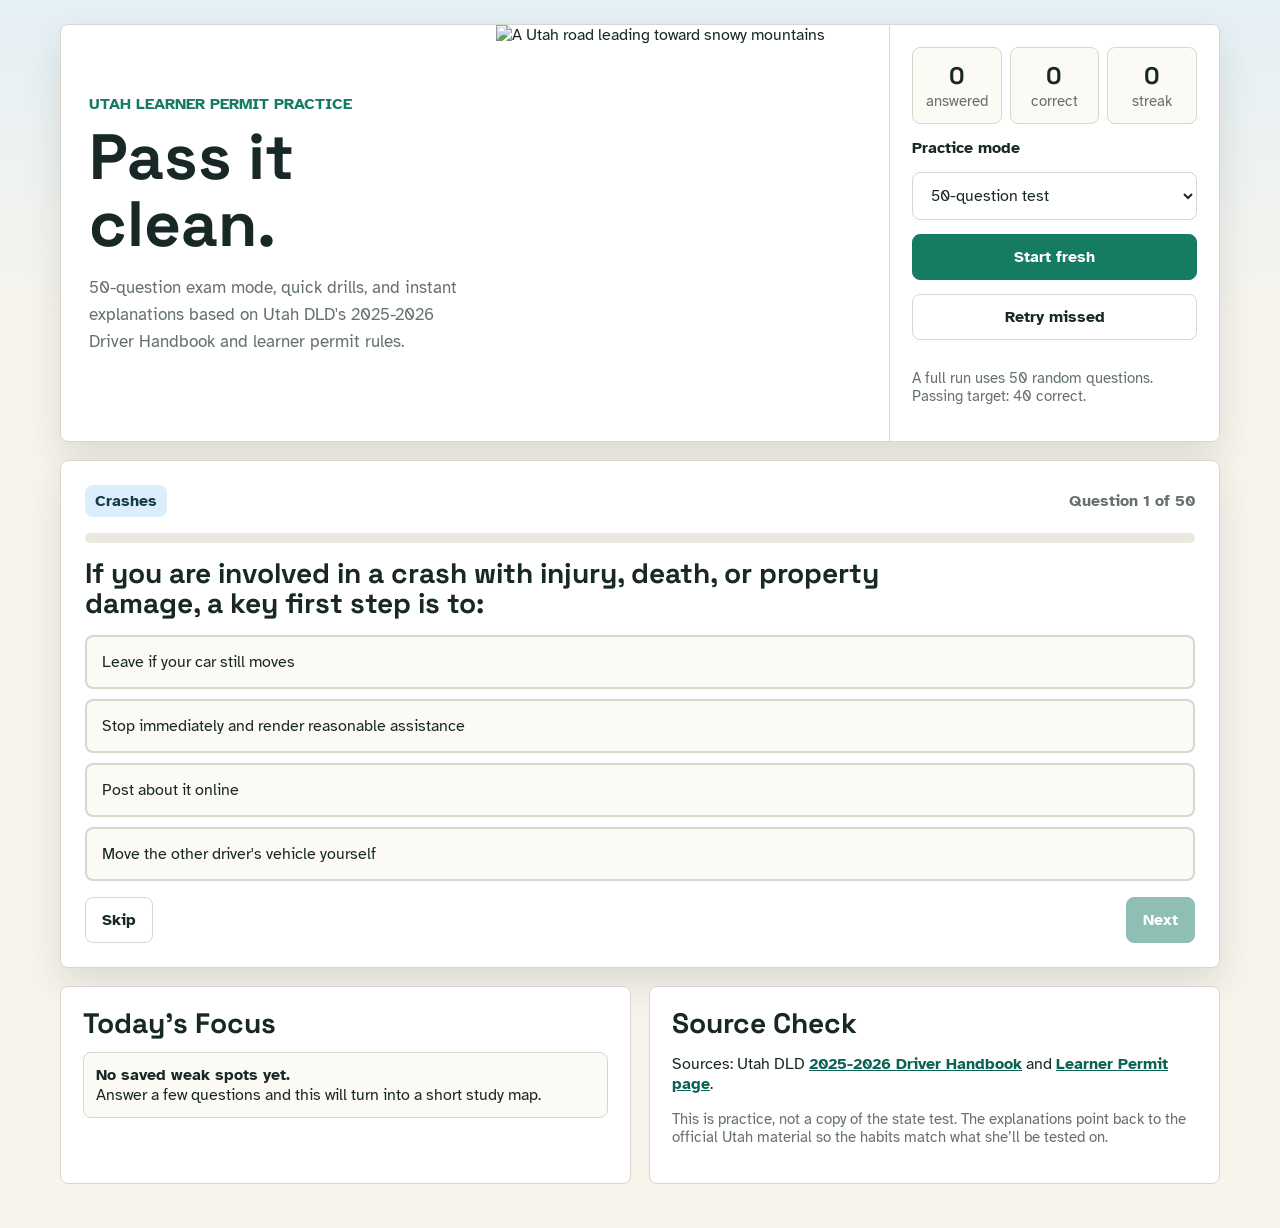
==== index.html @ a8d6ba03 "Build Utah permit practice quiz" ====
<!doctype html>
<html lang="en">
  <head>
    <meta charset="UTF-8" />
    <meta name="viewport" content="width=device-width, initial-scale=1.0" />
    <title>Utah Permit Practice</title>
    <link rel="preconnect" href="https://fonts.googleapis.com" />
    <link rel="preconnect" href="https://fonts.gstatic.com" crossorigin />
    <link
      href="https://fonts.googleapis.com/css2?family=Atkinson+Hyperlegible:wght@400;700&family=Space+Grotesk:wght@600;700&display=swap"
      rel="stylesheet"
    />
    <link rel="stylesheet" href="styles.css" />
  </head>
  <body>
    <main class="app-shell">
      <section class="quiz-stage" aria-labelledby="appTitle">
        <div class="intro-panel">
          <div>
            <p class="eyebrow">Utah learner permit practice</p>
            <h1 id="appTitle">Pass it clean.</h1>
            <p class="lede">
              50-question exam mode, quick drills, and instant explanations based on Utah DLD's
              2025-2026 Driver Handbook and learner permit rules.
            </p>
          </div>
          <img
            src="https://cdn.pixabay.com/photo/2021/02/20/08/51/utah-6032690_1280.jpg"
            alt="A Utah road leading toward snowy mountains"
          />
        </div>

        <aside class="score-panel" aria-label="Quiz setup and progress">
          <div class="stat-strip">
            <div>
              <span id="answeredCount">0</span>
              <small>answered</small>
            </div>
            <div>
              <span id="correctCount">0</span>
              <small>correct</small>
            </div>
            <div>
              <span id="streakCount">0</span>
              <small>streak</small>
            </div>
          </div>
          <label for="modeSelect">Practice mode</label>
          <select id="modeSelect">
            <option value="exam">50-question test</option>
            <option value="quick">Quick 10</option>
            <option value="weak">Trouble spots</option>
          </select>
          <button class="primary-btn" id="startBtn" type="button">Start fresh</button>
          <button class="ghost-btn" id="missedBtn" type="button">Retry missed</button>
          <p id="modeNote" class="fine-print"></p>
        </aside>
      </section>

      <section class="quiz-card" aria-live="polite">
        <div class="quiz-topline">
          <span id="categoryPill" class="pill">Ready</span>
          <span id="questionProgress">Choose a mode to begin.</span>
        </div>
        <div class="progress-track" aria-hidden="true">
          <div id="progressBar"></div>
        </div>
        <h2 id="questionText">Let’s get the one question back.</h2>
        <div id="answers" class="answer-grid"></div>
        <div id="feedback" class="feedback hidden"></div>
        <div class="quiz-actions">
          <button class="ghost-btn" id="skipBtn" type="button">Skip</button>
          <button class="primary-btn" id="nextBtn" type="button" disabled>Next</button>
        </div>
      </section>

      <section class="review-grid">
        <article>
          <h2>Today’s Focus</h2>
          <div id="focusList" class="focus-list"></div>
        </article>
        <article>
          <h2>Source Check</h2>
          <p>
            Sources: Utah DLD
            <a href="https://dld.utah.gov/wp-content/uploads/Driver-Handbook-REV-3.2026.pdf" target="_blank" rel="noreferrer"
              >2025-2026 Driver Handbook</a
            >
            and
            <a href="https://dld.utah.gov/learner-permit/" target="_blank" rel="noreferrer">Learner Permit page</a>.
          </p>
          <p class="fine-print">
            This is practice, not a copy of the state test. The explanations point back to the official
            Utah material so the habits match what she’ll be tested on.
          </p>
        </article>
      </section>
    </main>

    <script src="app.js" defer></script>
  </body>
</html>
---- styles.css ----
:root {
  --bg: #f7f4ec;
  --surface: #ffffff;
  --ink: #182826;
  --muted: #65716f;
  --line: #d8d7cd;
  --green: #167b63;
  --green-soft: #dff1eb;
  --red: #b63f35;
  --red-soft: #f7dfdc;
  --gold: #c8921e;
  --sky: #dbeefa;
  --shadow: 0 16px 36px rgba(26, 40, 38, 0.12);
}

* {
  box-sizing: border-box;
}

html,
body {
  margin: 0;
  min-height: 100%;
}

body {
  font-family: "Atkinson Hyperlegible", system-ui, sans-serif;
  background:
    linear-gradient(180deg, rgba(219, 238, 250, 0.65), transparent 320px),
    var(--bg);
  color: var(--ink);
}

button,
select {
  font: inherit;
}

button {
  min-height: 44px;
}

a {
  color: #0b6354;
  font-weight: 700;
}

.app-shell {
  width: min(1160px, calc(100% - 28px));
  margin: 24px auto 44px;
  display: grid;
  gap: 18px;
}

.quiz-stage,
.quiz-card,
.review-grid > article,
.score-panel {
  background: var(--surface);
  border: 1px solid var(--line);
  border-radius: 8px;
  box-shadow: var(--shadow);
}

.quiz-stage {
  display: grid;
  grid-template-columns: minmax(0, 1fr) 330px;
  overflow: hidden;
}

.intro-panel {
  min-height: 300px;
  display: grid;
  grid-template-columns: minmax(0, 1.05fr) minmax(230px, 0.95fr);
  align-items: stretch;
}

.intro-panel > div {
  padding: 28px;
  display: flex;
  flex-direction: column;
  justify-content: center;
}

.intro-panel img {
  width: 100%;
  height: 100%;
  min-height: 300px;
  object-fit: cover;
}

.eyebrow {
  margin: 0 0 10px;
  color: var(--green);
  font-weight: 700;
  text-transform: uppercase;
  letter-spacing: 0;
}

h1,
h2 {
  font-family: "Space Grotesk", system-ui, sans-serif;
  margin: 0;
  line-height: 1.05;
}

h1 {
  font-size: clamp(2.5rem, 5vw, 4.7rem);
}

h2 {
  font-size: clamp(1.35rem, 2.2vw, 2rem);
}

.lede {
  max-width: 58ch;
  color: var(--muted);
  font-size: 1.08rem;
  line-height: 1.55;
}

.score-panel {
  border-width: 0 0 0 1px;
  border-radius: 0;
  box-shadow: none;
  padding: 22px;
  display: grid;
  align-content: center;
  gap: 14px;
}

.stat-strip {
  display: grid;
  grid-template-columns: repeat(3, 1fr);
  gap: 8px;
}

.stat-strip div {
  border: 1px solid var(--line);
  border-radius: 8px;
  padding: 12px 8px;
  text-align: center;
  background: #fbfaf5;
}

.stat-strip span {
  display: block;
  font-family: "Space Grotesk", system-ui, sans-serif;
  font-size: 1.5rem;
  font-weight: 700;
}

.stat-strip small,
.fine-print {
  color: var(--muted);
  font-size: 0.92rem;
}

label {
  font-weight: 700;
}

select,
.primary-btn,
.ghost-btn {
  border-radius: 8px;
  border: 1px solid var(--line);
}

select {
  width: 100%;
  padding: 12px 14px;
  background: #fff;
  color: var(--ink);
}

.primary-btn,
.ghost-btn {
  padding: 12px 16px;
  font-weight: 700;
  cursor: pointer;
}

.primary-btn {
  color: #fff;
  background: var(--green);
  border-color: var(--green);
}

.ghost-btn {
  color: var(--ink);
  background: #fff;
}

.primary-btn:disabled,
.ghost-btn:disabled {
  opacity: 0.48;
  cursor: not-allowed;
}

.quiz-card {
  padding: 24px;
  display: grid;
  gap: 16px;
}

.quiz-topline,
.quiz-actions {
  display: flex;
  align-items: center;
  justify-content: space-between;
  gap: 12px;
  flex-wrap: wrap;
}

.pill {
  display: inline-flex;
  align-items: center;
  min-height: 32px;
  padding: 6px 10px;
  border-radius: 8px;
  background: var(--sky);
  color: #173b47;
  font-weight: 700;
}

#questionProgress {
  color: var(--muted);
  font-weight: 700;
}

.progress-track {
  height: 10px;
  background: #ebe9df;
  border-radius: 999px;
  overflow: hidden;
}

#progressBar {
  width: 0%;
  height: 100%;
  background: linear-gradient(90deg, var(--green), var(--gold));
  transition: width 0.2s ease;
}

#questionText {
  max-width: 900px;
}

.answer-grid {
  display: grid;
  gap: 10px;
}

.answer-btn {
  width: 100%;
  text-align: left;
  color: var(--ink);
  background: #fbfaf5;
  border: 2px solid var(--line);
  border-radius: 8px;
  padding: 15px;
  cursor: pointer;
}

.answer-btn:hover:not(:disabled),
.answer-btn:focus-visible {
  border-color: var(--gold);
  outline: none;
}

.answer-btn.correct {
  background: var(--green-soft);
  border-color: var(--green);
}

.answer-btn.wrong {
  background: var(--red-soft);
  border-color: var(--red);
}

.feedback {
  border-radius: 8px;
  padding: 16px;
  border: 1px solid var(--line);
  background: #fbfaf5;
  line-height: 1.5;
}

.feedback strong {
  display: block;
  margin-bottom: 6px;
}

.feedback.good {
  border-color: #99cdbb;
  background: var(--green-soft);
}

.feedback.bad {
  border-color: #e1a49f;
  background: var(--red-soft);
}

.hidden {
  display: none;
}

.review-grid {
  display: grid;
  grid-template-columns: minmax(0, 1fr) minmax(0, 1fr);
  gap: 18px;
}

.review-grid > article {
  padding: 22px;
  box-shadow: none;
}

.focus-list {
  margin-top: 14px;
  display: grid;
  gap: 10px;
}

.focus-item {
  border: 1px solid var(--line);
  border-radius: 8px;
  padding: 12px;
  background: #fbfaf5;
}

.focus-item strong {
  display: block;
}

@media (max-width: 860px) {
  .quiz-stage,
  .intro-panel,
  .review-grid {
    grid-template-columns: 1fr;
  }

  .intro-panel img {
    min-height: 190px;
    max-height: 240px;
  }

  .score-panel {
    border-top: 1px solid var(--line);
    border-left: 0;
  }
}

@media (max-width: 520px) {
  .app-shell {
    width: min(100% - 18px, 1160px);
    margin-top: 10px;
  }

  .intro-panel > div,
  .quiz-card,
  .score-panel,
  .review-grid > article {
    padding: 16px;
  }

  .quiz-actions > button {
    flex: 1;
  }
}
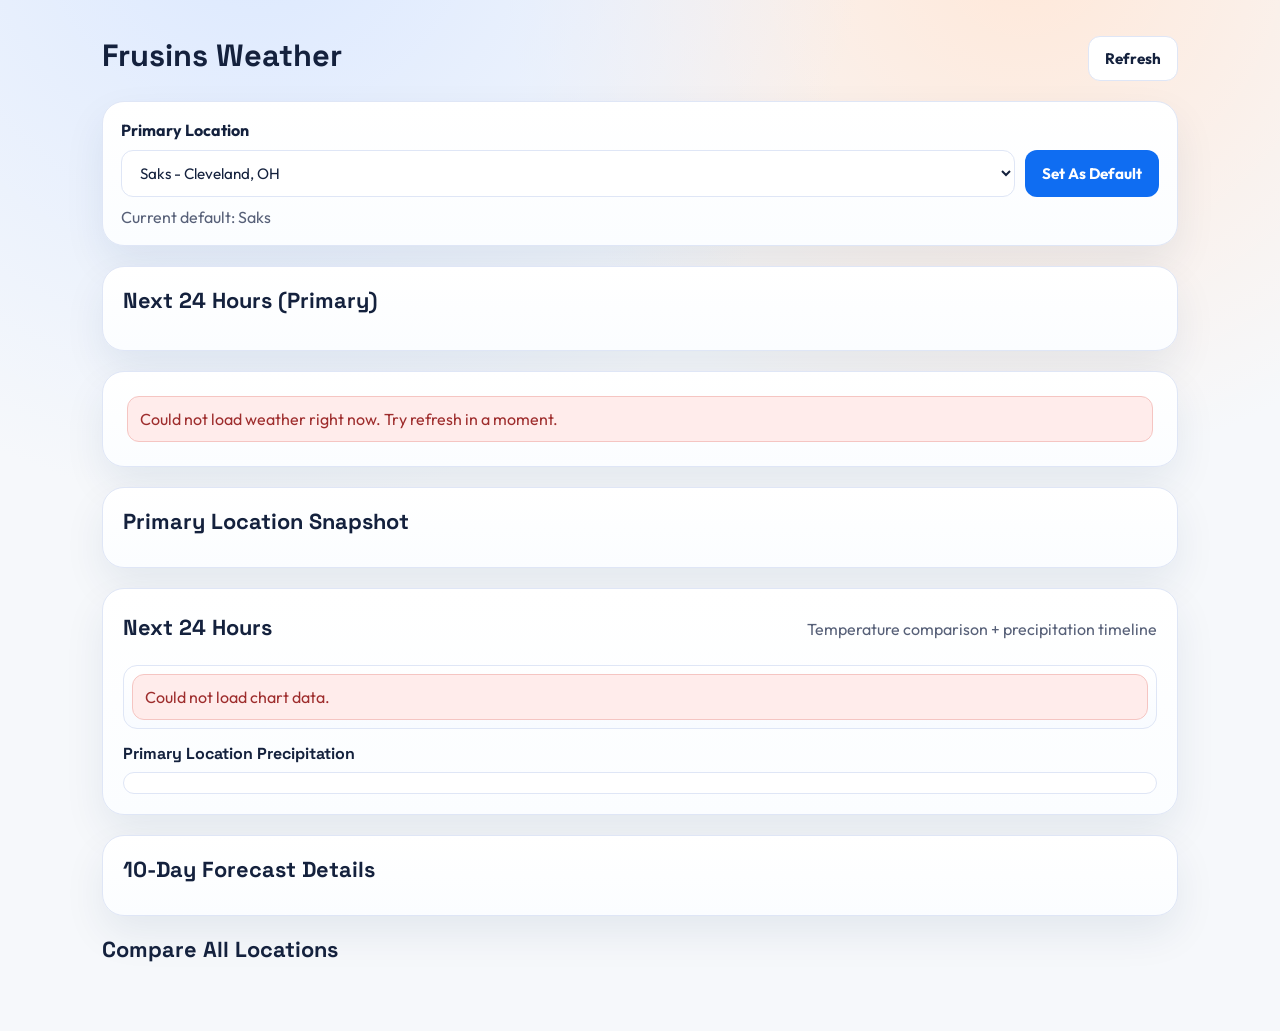
==== commit 28407cc4: "Revert "Build Utah permit practice quiz" This reverts commit a8d6ba03ab8391ef760b55fa58e40bfd300db1c" ====
--- a/index.html
+++ b/index.html
@@ -3,99 +3,102 @@
   <head>
     <meta charset="UTF-8" />
     <meta name="viewport" content="width=device-width, initial-scale=1.0" />
-    <title>Utah Permit Practice</title>
+    <title>Frusins Weather</title>
     <link rel="preconnect" href="https://fonts.googleapis.com" />
     <link rel="preconnect" href="https://fonts.gstatic.com" crossorigin />
     <link
-      href="https://fonts.googleapis.com/css2?family=Atkinson+Hyperlegible:wght@400;700&family=Space+Grotesk:wght@600;700&display=swap"
+      href="https://fonts.googleapis.com/css2?family=Outfit:wght@400;500;600;700;800&family=Space+Grotesk:wght@500;700&display=swap"
       rel="stylesheet"
     />
     <link rel="stylesheet" href="styles.css" />
   </head>
   <body>
+    <div class="background-shape shape-a" aria-hidden="true"></div>
+    <div class="background-shape shape-b" aria-hidden="true"></div>
+
     <main class="app-shell">
-      <section class="quiz-stage" aria-labelledby="appTitle">
-        <div class="intro-panel">
-          <div>
-            <p class="eyebrow">Utah learner permit practice</p>
-            <h1 id="appTitle">Pass it clean.</h1>
-            <p class="lede">
-              50-question exam mode, quick drills, and instant explanations based on Utah DLD's
-              2025-2026 Driver Handbook and learner permit rules.
-            </p>
-          </div>
-          <img
-            src="https://cdn.pixabay.com/photo/2021/02/20/08/51/utah-6032690_1280.jpg"
-            alt="A Utah road leading toward snowy mountains"
-          />
+      <header class="top-bar">
+        <div>
+          <h1>Frusins Weather</h1>
         </div>
+        <button id="refreshBtn" class="ghost-btn" type="button">Refresh</button>
+      </header>
 
-        <aside class="score-panel" aria-label="Quiz setup and progress">
-          <div class="stat-strip">
-            <div>
-              <span id="answeredCount">0</span>
-              <small>answered</small>
-            </div>
-            <div>
-              <span id="correctCount">0</span>
-              <small>correct</small>
-            </div>
-            <div>
-              <span id="streakCount">0</span>
-              <small>streak</small>
-            </div>
-          </div>
-          <label for="modeSelect">Practice mode</label>
-          <select id="modeSelect">
-            <option value="exam">50-question test</option>
-            <option value="quick">Quick 10</option>
-            <option value="weak">Trouble spots</option>
-          </select>
-          <button class="primary-btn" id="startBtn" type="button">Start fresh</button>
-          <button class="ghost-btn" id="missedBtn" type="button">Retry missed</button>
-          <p id="modeNote" class="fine-print"></p>
-        </aside>
+      <section class="controls card">
+        <label for="locationSelect">Primary Location</label>
+        <div class="controls-row">
+          <select id="locationSelect"></select>
+          <button id="saveDefaultBtn" class="primary-btn" type="button">Set As Default</button>
+        </div>
+        <p id="defaultNote" class="muted"></p>
       </section>
 
-      <section class="quiz-card" aria-live="polite">
-        <div class="quiz-topline">
-          <span id="categoryPill" class="pill">Ready</span>
-          <span id="questionProgress">Choose a mode to begin.</span>
+      <section class="card details">
+        <div class="section-title-row">
+          <h2>Next 24 Hours (Primary)</h2>
         </div>
-        <div class="progress-track" aria-hidden="true">
-          <div id="progressBar"></div>
+        <div id="hourlyDetails" class="hourly-details"></div>
+      </section>
+
+      <section class="hero card" id="heroPanel" aria-live="polite"></section>
+
+      <section class="card details">
+        <div class="section-title-row">
+          <h2>Primary Location Snapshot</h2>
         </div>
-        <h2 id="questionText">Let’s get the one question back.</h2>
-        <div id="answers" class="answer-grid"></div>
-        <div id="feedback" class="feedback hidden"></div>
-        <div class="quiz-actions">
-          <button class="ghost-btn" id="skipBtn" type="button">Skip</button>
-          <button class="primary-btn" id="nextBtn" type="button" disabled>Next</button>
+        <div id="currentStats" class="stats-grid"></div>
+      </section>
+
+      <section class="card charts">
+        <div class="section-title-row">
+          <h2>Next 24 Hours</h2>
+          <p class="muted">Temperature comparison + precipitation timeline</p>
+        </div>
+        <div id="chartLegend" class="chart-legend"></div>
+        <div id="hourlyChart" class="hourly-chart"></div>
+        <div class="timeline-wrap">
+          <h3>Primary Location Precipitation</h3>
+          <div id="precipTimeline" class="precip-timeline"></div>
         </div>
       </section>
 
-      <section class="review-grid">
-        <article>
-          <h2>Today’s Focus</h2>
-          <div id="focusList" class="focus-list"></div>
-        </article>
-        <article>
-          <h2>Source Check</h2>
-          <p>
-            Sources: Utah DLD
-            <a href="https://dld.utah.gov/wp-content/uploads/Driver-Handbook-REV-3.2026.pdf" target="_blank" rel="noreferrer"
-              >2025-2026 Driver Handbook</a
-            >
-            and
-            <a href="https://dld.utah.gov/learner-permit/" target="_blank" rel="noreferrer">Learner Permit page</a>.
-          </p>
-          <p class="fine-print">
-            This is practice, not a copy of the state test. The explanations point back to the official
-            Utah material so the habits match what she’ll be tested on.
-          </p>
-        </article>
+      <section class="card details">
+        <div class="section-title-row">
+          <h2>10-Day Forecast Details</h2>
+        </div>
+        <div id="dailyDetails" class="daily-details"></div>
+      </section>
+
+      <section>
+        <div class="section-title-row">
+          <h2>Compare All Locations</h2>
+          <p class="muted" id="updatedAt"></p>
+        </div>
+        <div id="comparisonGrid" class="comparison-grid"></div>
       </section>
     </main>
+
+    <template id="compareCardTemplate">
+      <article class="compare-card">
+        <div class="compare-top">
+          <h3 class="compare-name"></h3>
+          <span class="code-pill"></span>
+        </div>
+        <p class="compare-address"></p>
+        <div class="temp-row">
+          <span class="weather-icon"></span>
+          <span class="temp-main"></span>
+          <span class="temp-delta"></span>
+        </div>
+        <div class="meta-grid">
+          <div><span>Feels like</span><strong class="feels"></strong></div>
+          <div><span>Humidity</span><strong class="humidity"></strong></div>
+          <div><span>Wind</span><strong class="wind"></strong></div>
+          <div><span>Precip chance</span><strong class="precip"></strong></div>
+        </div>
+        <button class="make-primary-btn" type="button">Set Primary</button>
+      </article>
+    </template>
 
     <script src="app.js" defer></script>
   </body>
--- a/styles.css
+++ b/styles.css
@@ -1,16 +1,14 @@
 :root {
-  --bg: #f7f4ec;
+  --bg: #f6f8fb;
   --surface: #ffffff;
-  --ink: #182826;
-  --muted: #65716f;
-  --line: #d8d7cd;
-  --green: #167b63;
-  --green-soft: #dff1eb;
-  --red: #b63f35;
-  --red-soft: #f7dfdc;
-  --gold: #c8921e;
-  --sky: #dbeefa;
-  --shadow: 0 16px 36px rgba(26, 40, 38, 0.12);
+  --surface-soft: #f2f6ff;
+  --text: #14213d;
+  --muted: #576078;
+  --primary: #0f6df2;
+  --primary-soft: #dbe9ff;
+  --success: #1e9d73;
+  --border: #dfe6f6;
+  --shadow: 0 18px 40px rgba(16, 46, 95, 0.08);
 }
 
 * {
@@ -20,352 +18,686 @@
 html,
 body {
   margin: 0;
-  min-height: 100%;
-}
-
-body {
-  font-family: "Atkinson Hyperlegible", system-ui, sans-serif;
-  background:
-    linear-gradient(180deg, rgba(219, 238, 250, 0.65), transparent 320px),
-    var(--bg);
-  color: var(--ink);
-}
-
-button,
+  font-family: "Outfit", system-ui, sans-serif;
+  color: var(--text);
+  background: radial-gradient(circle at 20% -10%, #dbe8ff, transparent 40%),
+    radial-gradient(circle at 80% -5%, #ffe8d9, transparent 35%), var(--bg);
+  min-height: 100vh;
+  max-width: 100%;
+  overflow-x: hidden;
+}
+
+html,
+body,
+.app-shell {
+  width: 100%;
+}
+
+.background-shape {
+  position: fixed;
+  border-radius: 50%;
+  filter: blur(2px);
+  z-index: -1;
+}
+
+.shape-a {
+  width: 420px;
+  height: 420px;
+  right: -120px;
+  bottom: -140px;
+  background: linear-gradient(120deg, #ffe4c7, #ffd3e0);
+  opacity: 0.45;
+}
+
+.shape-b {
+  width: 280px;
+  height: 280px;
+  left: -90px;
+  top: 45%;
+  background: linear-gradient(120deg, #d5e2ff, #cef8f8);
+  opacity: 0.4;
+}
+
+.app-shell {
+  width: min(100%, 1100px);
+  margin: 36px auto 56px;
+  padding: 0 12px;
+  display: grid;
+  gap: 20px;
+}
+
+.app-shell > * {
+  min-width: 0;
+  max-width: 100%;
+}
+
+h1,
+h2,
+h3 {
+  font-family: "Space Grotesk", "Outfit", sans-serif;
+  margin: 0;
+}
+
+h1 {
+  font-size: clamp(1.9rem, 2.4vw, 2.7rem);
+}
+
+h2 {
+  font-size: clamp(1.3rem, 1.7vw, 1.6rem);
+}
+
+.eyebrow {
+  margin: 0 0 8px;
+  font-size: 0.8rem;
+  text-transform: uppercase;
+  letter-spacing: 0.08em;
+  color: var(--primary);
+  font-weight: 700;
+}
+
+.top-bar {
+  display: flex;
+  justify-content: space-between;
+  gap: 16px;
+  align-items: flex-start;
+}
+
+.card {
+  background: linear-gradient(180deg, #fff, #fbfdff);
+  border: 1px solid var(--border);
+  border-radius: 22px;
+  box-shadow: var(--shadow);
+  min-width: 0;
+  width: 100%;
+}
+
+.controls {
+  padding: 18px;
+}
+
+.controls label {
+  font-weight: 700;
+}
+
+.controls-row {
+  margin-top: 10px;
+  display: flex;
+  gap: 10px;
+  flex-wrap: wrap;
+  min-width: 0;
+}
+
+select,
+button {
+  font-family: inherit;
+  font-size: 0.95rem;
+}
+
 select {
-  font: inherit;
-}
-
-button {
-  min-height: 44px;
-}
-
-a {
-  color: #0b6354;
-  font-weight: 700;
-}
-
-.app-shell {
-  width: min(1160px, calc(100% - 28px));
-  margin: 24px auto 44px;
-  display: grid;
-  gap: 18px;
-}
-
-.quiz-stage,
-.quiz-card,
-.review-grid > article,
-.score-panel {
-  background: var(--surface);
-  border: 1px solid var(--line);
-  border-radius: 8px;
-  box-shadow: var(--shadow);
-}
-
-.quiz-stage {
-  display: grid;
-  grid-template-columns: minmax(0, 1fr) 330px;
-  overflow: hidden;
-}
-
-.intro-panel {
-  min-height: 300px;
-  display: grid;
-  grid-template-columns: minmax(0, 1.05fr) minmax(230px, 0.95fr);
-  align-items: stretch;
-}
-
-.intro-panel > div {
-  padding: 28px;
-  display: flex;
-  flex-direction: column;
-  justify-content: center;
-}
-
-.intro-panel img {
+  min-width: 0;
   width: 100%;
-  height: 100%;
-  min-height: 300px;
-  object-fit: cover;
-}
-
-.eyebrow {
-  margin: 0 0 10px;
-  color: var(--green);
-  font-weight: 700;
-  text-transform: uppercase;
-  letter-spacing: 0;
-}
-
-h1,
-h2 {
-  font-family: "Space Grotesk", system-ui, sans-serif;
-  margin: 0;
-  line-height: 1.05;
-}
-
-h1 {
-  font-size: clamp(2.5rem, 5vw, 4.7rem);
-}
-
-h2 {
-  font-size: clamp(1.35rem, 2.2vw, 2rem);
-}
-
-.lede {
-  max-width: 58ch;
-  color: var(--muted);
-  font-size: 1.08rem;
-  line-height: 1.55;
-}
-
-.score-panel {
-  border-width: 0 0 0 1px;
-  border-radius: 0;
-  box-shadow: none;
-  padding: 22px;
-  display: grid;
-  align-content: center;
-  gap: 14px;
-}
-
-.stat-strip {
-  display: grid;
-  grid-template-columns: repeat(3, 1fr);
-  gap: 8px;
-}
-
-.stat-strip div {
-  border: 1px solid var(--line);
-  border-radius: 8px;
-  padding: 12px 8px;
-  text-align: center;
-  background: #fbfaf5;
-}
-
-.stat-strip span {
-  display: block;
-  font-family: "Space Grotesk", system-ui, sans-serif;
-  font-size: 1.5rem;
-  font-weight: 700;
-}
-
-.stat-strip small,
-.fine-print {
-  color: var(--muted);
-  font-size: 0.92rem;
-}
-
-label {
-  font-weight: 700;
-}
-
-select,
+  flex: 1;
+  border: 1px solid var(--border);
+  border-radius: 12px;
+  background: #fff;
+  color: var(--text);
+  padding: 12px 14px;
+}
+
+.controls-row > * {
+  min-width: 0;
+}
+
 .primary-btn,
 .ghost-btn {
-  border-radius: 8px;
-  border: 1px solid var(--line);
-}
-
-select {
+  border-radius: 12px;
+  padding: 12px 16px;
+  font-weight: 700;
+  border: 1px solid transparent;
+  cursor: pointer;
+  transition: transform 0.15s ease, box-shadow 0.15s ease;
+}
+
+.primary-btn {
+  background: var(--primary);
+  color: #fff;
+}
+
+.primary-btn:hover,
+.ghost-btn:hover {
+  transform: translateY(-1px);
+}
+
+.ghost-btn {
+  border-color: var(--border);
+  background: var(--surface);
+  color: var(--text);
+}
+
+.muted {
+  color: var(--muted);
+  margin: 10px 0 0;
+}
+
+.hero {
+  padding: 24px;
+}
+
+.hero-top {
+  display: flex;
+  justify-content: space-between;
+  gap: 18px;
+  flex-wrap: wrap;
+  align-items: flex-start;
+}
+
+.hero-address {
+  margin: 8px 0 0;
+  color: var(--muted);
+  overflow-wrap: anywhere;
+}
+
+.hero-weather {
+  display: flex;
+  align-items: center;
+  gap: 10px;
+}
+
+.hero-temp {
+  font-family: "Space Grotesk", "Outfit", sans-serif;
+  font-size: clamp(2.4rem, 5vw, 3.6rem);
+  font-weight: 700;
+  line-height: 1;
+}
+
+.hero-code {
+  color: var(--muted);
+  font-weight: 600;
+}
+
+.weather-icon {
+  font-size: 1.8rem;
+}
+
+.hero-forecast {
+  margin-top: 20px;
+  display: grid;
+  grid-template-columns: repeat(auto-fit, minmax(92px, 1fr));
+  gap: 10px;
+  min-width: 0;
+  max-width: 100%;
+}
+
+.forecast-day {
+  border: 1px solid var(--border);
+  border-radius: 14px;
+  padding: 10px;
+  background: var(--surface-soft);
+  text-align: center;
+  transition: transform 0.18s ease, box-shadow 0.18s ease;
+}
+
+.forecast-day:hover {
+  transform: translateY(-2px);
+  box-shadow: 0 8px 16px rgba(16, 46, 95, 0.08);
+}
+
+.forecast-day strong {
+  display: block;
+  margin-top: 6px;
+}
+
+.details {
+  padding: 20px;
+}
+
+.stats-grid {
+  display: grid;
+  gap: 10px;
+  grid-template-columns: repeat(auto-fit, minmax(150px, 1fr));
+}
+
+.stat-card {
+  border: 1px solid var(--border);
+  background: #fff;
+  border-radius: 12px;
+  padding: 10px;
+  transition: transform 0.18s ease, box-shadow 0.18s ease;
+}
+
+.stat-card:hover {
+  transform: translateY(-1px);
+  box-shadow: 0 8px 16px rgba(16, 46, 95, 0.08);
+}
+
+.stat-card span {
+  display: block;
+  font-size: 0.78rem;
+  color: var(--muted);
+}
+
+.stat-card strong {
+  display: block;
+  margin-top: 4px;
+  font-size: 1rem;
+}
+
+.charts {
+  padding: 20px;
+}
+
+.charts h3 {
+  font-size: 1rem;
+}
+
+.chart-legend {
+  display: flex;
+  gap: 8px;
+  flex-wrap: wrap;
+  margin-bottom: 12px;
+}
+
+.legend-pill {
+  display: inline-flex;
+  align-items: center;
+  gap: 8px;
+  border: 1px solid var(--border);
+  border-radius: 999px;
+  padding: 5px 10px;
+  background: #fff;
+  font-size: 0.85rem;
+  color: var(--muted);
+}
+
+.legend-dot {
+  width: 10px;
+  height: 10px;
+  border-radius: 50%;
+}
+
+.hourly-chart {
+  border: 1px solid var(--border);
+  background: linear-gradient(180deg, #fff, #f8fbff);
+  border-radius: 14px;
+  padding: 8px;
+  min-width: 0;
+  max-width: 100%;
+  overflow: hidden;
+}
+
+.hourly-chart svg {
   width: 100%;
-  padding: 12px 14px;
+  max-width: 100%;
+  height: auto;
+  display: block;
+}
+
+.timeline-wrap {
+  margin-top: 14px;
+}
+
+.precip-timeline {
+  margin-top: 8px;
+  border: 1px solid var(--border);
+  border-radius: 14px;
+  padding: 10px;
   background: #fff;
-  color: var(--ink);
-}
-
-.primary-btn,
-.ghost-btn {
-  padding: 12px 16px;
-  font-weight: 700;
-  cursor: pointer;
-}
-
-.primary-btn {
-  color: #fff;
-  background: var(--green);
-  border-color: var(--green);
-}
-
-.ghost-btn {
-  color: var(--ink);
+  min-width: 0;
+  max-width: 100%;
+  overflow: hidden;
+}
+
+.precip-bars {
+  display: grid;
+  grid-template-columns: repeat(24, minmax(0, 1fr));
+  gap: 4px;
+  align-items: end;
+  height: 120px;
+}
+
+.precip-hour {
+  display: grid;
+  justify-items: center;
+  align-content: end;
+  gap: 6px;
+}
+
+.precip-hour .bar {
+  width: 100%;
+  border-radius: 6px 6px 3px 3px;
+  min-height: 4px;
+  background: linear-gradient(180deg, #7fb3ff, #0f6df2);
+}
+
+.hour-label {
+  font-size: 0.66rem;
+  color: var(--muted);
+  line-height: 1;
+}
+
+.timeline-meta {
+  margin-top: 8px;
+  color: var(--muted);
+  font-size: 0.85rem;
+}
+
+.daily-details {
+  overflow: hidden;
+  min-width: 0;
+  max-width: 100%;
+}
+
+.daily-cards {
+  display: grid;
+  grid-template-columns: repeat(auto-fit, minmax(min(100%, 220px), 1fr));
+  gap: 10px;
+}
+
+.daily-day-card {
+  border: 1px solid var(--border);
+  border-radius: 12px;
   background: #fff;
-}
-
-.primary-btn:disabled,
-.ghost-btn:disabled {
-  opacity: 0.48;
-  cursor: not-allowed;
-}
-
-.quiz-card {
-  padding: 24px;
-  display: grid;
-  gap: 16px;
-}
-
-.quiz-topline,
-.quiz-actions {
+  padding: 10px;
+  transition: transform 0.18s ease, box-shadow 0.18s ease;
+}
+
+.daily-day-card:hover {
+  transform: translateY(-2px);
+  box-shadow: 0 10px 18px rgba(16, 46, 95, 0.08);
+}
+
+.daily-day-card h4 {
+  margin: 0;
+  font-size: 0.95rem;
+}
+
+.daily-day-card p {
+  margin: 4px 0;
+  font-size: 0.79rem;
+  color: var(--muted);
+  overflow-wrap: anywhere;
+}
+
+.daily-day-card strong {
+  color: var(--text);
+}
+
+.daily-day-head {
   display: flex;
   align-items: center;
   justify-content: space-between;
-  gap: 12px;
+  gap: 8px;
+}
+
+.hourly-details {
+  display: flex;
+  gap: 10px;
+  width: 100%;
+  min-width: 0;
+  max-width: 100%;
+  overflow-x: auto;
+  overflow-y: hidden;
+  overscroll-behavior-x: contain;
+  padding-bottom: 4px;
+}
+
+.hourly-card {
+  flex: 0 0 170px;
+  max-width: calc(100vw - 56px);
+  border: 1px solid var(--border);
+  border-radius: 12px;
+  background: #fff;
+  padding: 10px;
+  transition: transform 0.18s ease, box-shadow 0.18s ease;
+}
+
+.hourly-card:hover {
+  transform: translateY(-2px);
+  box-shadow: 0 10px 18px rgba(16, 46, 95, 0.08);
+}
+
+.hourly-card h4 {
+  margin: 0 0 8px;
+  font-size: 0.9rem;
+}
+
+.hourly-card p {
+  margin: 4px 0;
+  font-size: 0.78rem;
+  color: var(--muted);
+}
+
+.hourly-card strong {
+  color: var(--text);
+}
+
+.hourly-icon-row {
+  display: flex;
+  align-items: center;
+  gap: 8px;
+  margin-bottom: 6px;
+  font-size: 0.84rem;
+}
+
+.hourly-top {
+  display: flex;
+  align-items: center;
+  justify-content: space-between;
+  gap: 8px;
+}
+
+.hourly-temp {
+  margin: 0 0 8px;
+  font-size: 1.35rem;
+  font-weight: 700;
+  line-height: 1.1;
+  color: var(--text);
+}
+
+.hourly-chip-grid {
+  display: grid;
+  grid-template-columns: repeat(2, minmax(0, 1fr));
+  gap: 6px;
+}
+
+.hourly-chip {
+  border: 1px solid var(--border);
+  border-radius: 999px;
+  padding: 3px 8px;
+  font-size: 0.68rem;
+  color: var(--muted);
+  background: #f8fbff;
+  text-align: center;
+}
+
+.precip-chip {
+  border-radius: 999px;
+  background: #e5f0ff;
+  color: var(--primary);
+  font-weight: 700;
+  padding: 3px 8px;
+  font-size: 0.7rem;
+}
+
+.hourly-icon {
+  font-size: 1.2rem;
+  line-height: 1;
+}
+
+.section-title-row {
+  display: flex;
+  justify-content: space-between;
+  gap: 10px;
+  align-items: baseline;
   flex-wrap: wrap;
-}
-
-.pill {
-  display: inline-flex;
+  margin-bottom: 12px;
+}
+
+.comparison-grid {
+  display: grid;
+  gap: 14px;
+  grid-template-columns: repeat(auto-fit, minmax(min(100%, 240px), 1fr));
+  min-width: 0;
+  max-width: 100%;
+}
+
+.compare-card {
+  background: var(--surface);
+  border: 1px solid var(--border);
+  border-top: 4px solid #dbe8ff;
+  border-radius: 18px;
+  padding: 16px;
+  box-shadow: 0 14px 28px rgba(16, 46, 95, 0.06);
+  transition: transform 0.18s ease, box-shadow 0.18s ease;
+}
+
+.compare-card:hover {
+  transform: translateY(-2px);
+  box-shadow: 0 14px 28px rgba(16, 46, 95, 0.1);
+}
+
+.compare-top {
+  display: flex;
+  justify-content: space-between;
+  gap: 8px;
   align-items: center;
-  min-height: 32px;
-  padding: 6px 10px;
-  border-radius: 8px;
-  background: var(--sky);
-  color: #173b47;
-  font-weight: 700;
-}
-
-#questionProgress {
-  color: var(--muted);
-  font-weight: 700;
-}
-
-.progress-track {
-  height: 10px;
-  background: #ebe9df;
+}
+
+.compare-name {
+  font-size: 1.1rem;
+}
+
+.code-pill {
   border-radius: 999px;
-  overflow: hidden;
-}
-
-#progressBar {
-  width: 0%;
-  height: 100%;
-  background: linear-gradient(90deg, var(--green), var(--gold));
-  transition: width 0.2s ease;
-}
-
-#questionText {
-  max-width: 900px;
-}
-
-.answer-grid {
-  display: grid;
+  background: var(--primary-soft);
+  color: var(--primary);
+  padding: 4px 9px;
+  font-size: 0.75rem;
+  font-weight: 700;
+}
+
+.compare-address {
+  margin: 8px 0 12px;
+  color: var(--muted);
+  font-size: 0.9rem;
+  min-height: 2.5em;
+}
+
+.temp-row {
+  display: flex;
+  align-items: center;
+  gap: 8px;
+  margin-bottom: 12px;
+}
+
+.temp-main {
+  font-family: "Space Grotesk", "Outfit", sans-serif;
+  font-size: 1.9rem;
+  font-weight: 700;
+}
+
+.temp-delta {
+  margin-left: auto;
+  font-weight: 700;
+  font-size: 0.88rem;
+}
+
+.temp-delta.positive {
+  color: #d83a30;
+}
+
+.temp-delta.negative {
+  color: var(--success);
+}
+
+.meta-grid {
+  display: grid;
+  grid-template-columns: repeat(2, minmax(0, 1fr));
   gap: 10px;
 }
 
-.answer-btn {
+.meta-grid span {
+  color: var(--muted);
+  display: block;
+  font-size: 0.8rem;
+}
+
+.meta-grid strong {
+  font-size: 0.96rem;
+}
+
+.make-primary-btn {
+  margin-top: 12px;
   width: 100%;
-  text-align: left;
-  color: var(--ink);
-  background: #fbfaf5;
-  border: 2px solid var(--line);
-  border-radius: 8px;
-  padding: 15px;
+  border: 1px solid var(--border);
+  background: #fff;
+  color: var(--text);
+  border-radius: 10px;
+  padding: 9px 12px;
+  font-weight: 700;
   cursor: pointer;
 }
 
-.answer-btn:hover:not(:disabled),
-.answer-btn:focus-visible {
-  border-color: var(--gold);
-  outline: none;
-}
-
-.answer-btn.correct {
-  background: var(--green-soft);
-  border-color: var(--green);
-}
-
-.answer-btn.wrong {
-  background: var(--red-soft);
-  border-color: var(--red);
-}
-
-.feedback {
-  border-radius: 8px;
-  padding: 16px;
-  border: 1px solid var(--line);
-  background: #fbfaf5;
-  line-height: 1.5;
-}
-
-.feedback strong {
-  display: block;
-  margin-bottom: 6px;
-}
-
-.feedback.good {
-  border-color: #99cdbb;
-  background: var(--green-soft);
-}
-
-.feedback.bad {
-  border-color: #e1a49f;
-  background: var(--red-soft);
-}
-
-.hidden {
-  display: none;
-}
-
-.review-grid {
-  display: grid;
-  grid-template-columns: minmax(0, 1fr) minmax(0, 1fr);
-  gap: 18px;
-}
-
-.review-grid > article {
-  padding: 22px;
-  box-shadow: none;
-}
-
-.focus-list {
-  margin-top: 14px;
-  display: grid;
-  gap: 10px;
-}
-
-.focus-item {
-  border: 1px solid var(--line);
-  border-radius: 8px;
+.make-primary-btn:disabled {
+  cursor: default;
+  background: var(--surface-soft);
+  color: var(--muted);
+}
+
+.loading {
+  min-height: 220px;
+  display: grid;
+  place-items: center;
+  color: var(--muted);
+}
+
+.error {
+  border: 1px solid #f5c5c2;
+  background: #ffeceb;
+  color: #9e2d2d;
   padding: 12px;
-  background: #fbfaf5;
-}
-
-.focus-item strong {
-  display: block;
-}
-
-@media (max-width: 860px) {
-  .quiz-stage,
-  .intro-panel,
-  .review-grid {
-    grid-template-columns: 1fr;
-  }
-
-  .intro-panel img {
-    min-height: 190px;
-    max-height: 240px;
-  }
-
-  .score-panel {
-    border-top: 1px solid var(--line);
-    border-left: 0;
-  }
-}
-
-@media (max-width: 520px) {
+  border-radius: 12px;
+}
+
+@media (max-width: 700px) {
   .app-shell {
-    width: min(100% - 18px, 1160px);
-    margin-top: 10px;
-  }
-
-  .intro-panel > div,
-  .quiz-card,
-  .score-panel,
-  .review-grid > article {
-    padding: 16px;
-  }
-
-  .quiz-actions > button {
-    flex: 1;
-  }
-}
+    margin: 22px auto 40px;
+    padding: 0 8px;
+  }
+
+  .top-bar {
+    flex-wrap: wrap;
+    align-items: center;
+  }
+
+  .details,
+  .charts,
+  .hero,
+  .controls {
+    padding: 14px;
+  }
+
+  .hero-forecast {
+    grid-template-columns: repeat(2, minmax(0, 1fr));
+  }
+
+  .controls-row {
+    flex-direction: column;
+  }
+
+  .controls-row .primary-btn {
+    width: 100%;
+  }
+
+  .precip-bars {
+    gap: 2px;
+  }
+
+  .hourly-details {
+    gap: 8px;
+  }
+
+  .hourly-card {
+    flex-basis: 150px;
+  }
+}
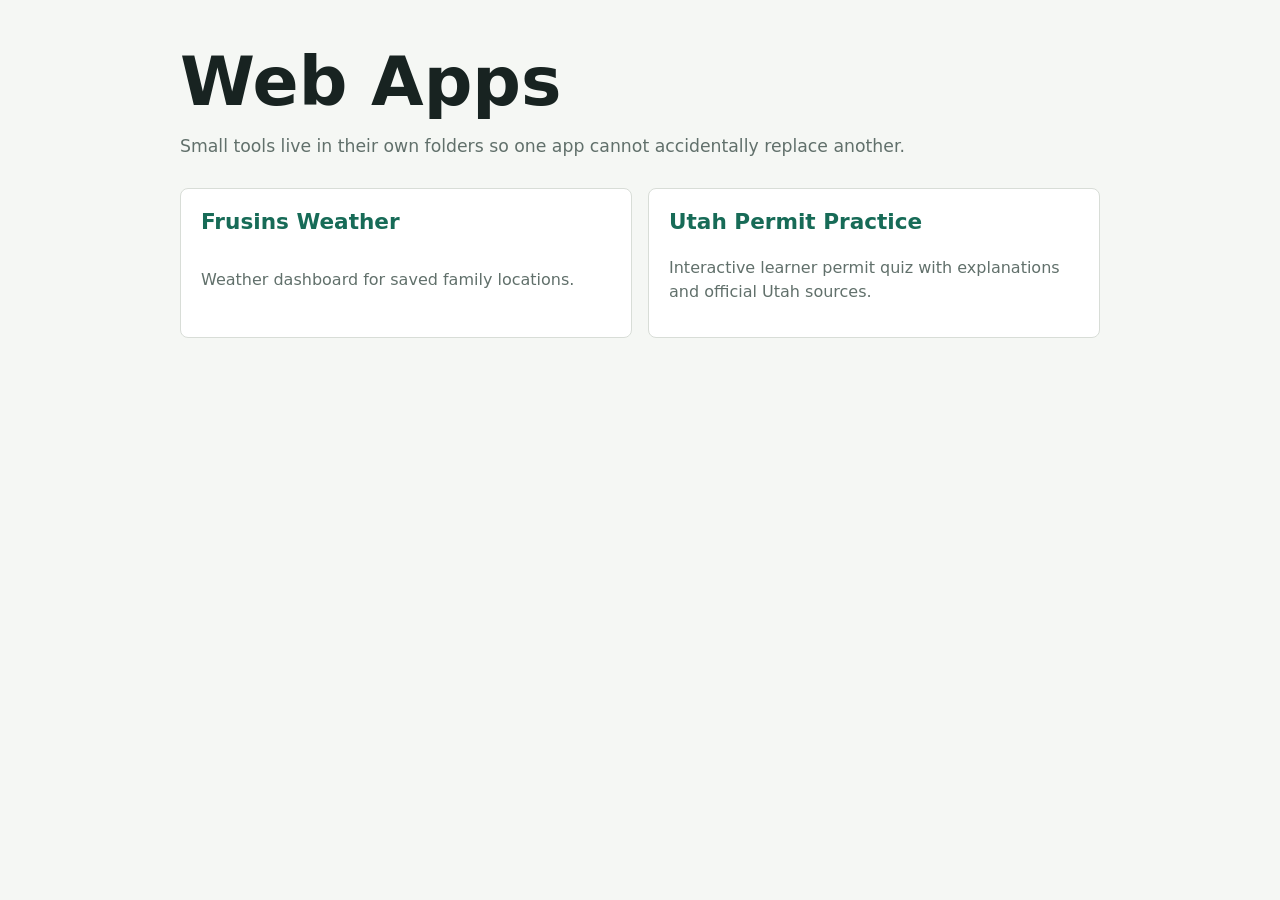
==== commit 7cf1c371: "Organize apps into separate folders" ====
--- a/index.html
+++ b/index.html
@@ -3,103 +3,99 @@
   <head>
     <meta charset="UTF-8" />
     <meta name="viewport" content="width=device-width, initial-scale=1.0" />
-    <title>Frusins Weather</title>
-    <link rel="preconnect" href="https://fonts.googleapis.com" />
-    <link rel="preconnect" href="https://fonts.gstatic.com" crossorigin />
-    <link
-      href="https://fonts.googleapis.com/css2?family=Outfit:wght@400;500;600;700;800&family=Space+Grotesk:wght@500;700&display=swap"
-      rel="stylesheet"
-    />
-    <link rel="stylesheet" href="styles.css" />
+    <title>Steve's Web Apps</title>
+    <style>
+      :root {
+        color-scheme: light;
+        --bg: #f5f7f4;
+        --ink: #182321;
+        --muted: #61706b;
+        --line: #d8ddd7;
+        --surface: #ffffff;
+        --green: #176b57;
+      }
+
+      * {
+        box-sizing: border-box;
+      }
+
+      body {
+        margin: 0;
+        min-height: 100vh;
+        font-family: system-ui, -apple-system, BlinkMacSystemFont, "Segoe UI", sans-serif;
+        background: var(--bg);
+        color: var(--ink);
+      }
+
+      main {
+        width: min(920px, calc(100% - 32px));
+        margin: 0 auto;
+        padding: 48px 0;
+      }
+
+      h1 {
+        margin: 0;
+        font-size: clamp(2.25rem, 6vw, 4.25rem);
+        line-height: 1;
+      }
+
+      p {
+        color: var(--muted);
+        font-size: 1.08rem;
+        line-height: 1.55;
+      }
+
+      .app-grid {
+        display: grid;
+        grid-template-columns: repeat(auto-fit, minmax(240px, 1fr));
+        gap: 16px;
+        margin-top: 28px;
+      }
+
+      a.app-card {
+        display: grid;
+        gap: 8px;
+        min-height: 150px;
+        padding: 20px;
+        border: 1px solid var(--line);
+        border-radius: 8px;
+        background: var(--surface);
+        color: inherit;
+        text-decoration: none;
+      }
+
+      a.app-card:hover,
+      a.app-card:focus-visible {
+        border-color: var(--green);
+        outline: none;
+      }
+
+      .app-card strong {
+        color: var(--green);
+        font-size: 1.35rem;
+      }
+
+      .app-card span {
+        color: var(--muted);
+        line-height: 1.45;
+      }
+    </style>
   </head>
   <body>
-    <div class="background-shape shape-a" aria-hidden="true"></div>
-    <div class="background-shape shape-b" aria-hidden="true"></div>
+    <main>
+      <h1>Web Apps</h1>
+      <p>Small tools live in their own folders so one app cannot accidentally replace another.</p>
 
-    <main class="app-shell">
-      <header class="top-bar">
-        <div>
-          <h1>Frusins Weather</h1>
-        </div>
-        <button id="refreshBtn" class="ghost-btn" type="button">Refresh</button>
-      </header>
-
-      <section class="controls card">
-        <label for="locationSelect">Primary Location</label>
-        <div class="controls-row">
-          <select id="locationSelect"></select>
-          <button id="saveDefaultBtn" class="primary-btn" type="button">Set As Default</button>
-        </div>
-        <p id="defaultNote" class="muted"></p>
-      </section>
-
-      <section class="card details">
-        <div class="section-title-row">
-          <h2>Next 24 Hours (Primary)</h2>
-        </div>
-        <div id="hourlyDetails" class="hourly-details"></div>
-      </section>
-
-      <section class="hero card" id="heroPanel" aria-live="polite"></section>
-
-      <section class="card details">
-        <div class="section-title-row">
-          <h2>Primary Location Snapshot</h2>
-        </div>
-        <div id="currentStats" class="stats-grid"></div>
-      </section>
-
-      <section class="card charts">
-        <div class="section-title-row">
-          <h2>Next 24 Hours</h2>
-          <p class="muted">Temperature comparison + precipitation timeline</p>
-        </div>
-        <div id="chartLegend" class="chart-legend"></div>
-        <div id="hourlyChart" class="hourly-chart"></div>
-        <div class="timeline-wrap">
-          <h3>Primary Location Precipitation</h3>
-          <div id="precipTimeline" class="precip-timeline"></div>
-        </div>
-      </section>
-
-      <section class="card details">
-        <div class="section-title-row">
-          <h2>10-Day Forecast Details</h2>
-        </div>
-        <div id="dailyDetails" class="daily-details"></div>
-      </section>
-
-      <section>
-        <div class="section-title-row">
-          <h2>Compare All Locations</h2>
-          <p class="muted" id="updatedAt"></p>
-        </div>
-        <div id="comparisonGrid" class="comparison-grid"></div>
-      </section>
+      <div class="app-grid">
+        <a class="app-card" href="./frusins-weather/">
+          <strong>Frusins Weather</strong>
+          <span>Weather dashboard for saved family locations.</span>
+        </a>
+        <a class="app-card" href="./utah-permit-practice/">
+          <strong>Utah Permit Practice</strong>
+          <span>Interactive learner permit quiz with explanations and official Utah sources.</span>
+        </a>
+      </div>
     </main>
-
-    <template id="compareCardTemplate">
-      <article class="compare-card">
-        <div class="compare-top">
-          <h3 class="compare-name"></h3>
-          <span class="code-pill"></span>
-        </div>
-        <p class="compare-address"></p>
-        <div class="temp-row">
-          <span class="weather-icon"></span>
-          <span class="temp-main"></span>
-          <span class="temp-delta"></span>
-        </div>
-        <div class="meta-grid">
-          <div><span>Feels like</span><strong class="feels"></strong></div>
-          <div><span>Humidity</span><strong class="humidity"></strong></div>
-          <div><span>Wind</span><strong class="wind"></strong></div>
-          <div><span>Precip chance</span><strong class="precip"></strong></div>
-        </div>
-        <button class="make-primary-btn" type="button">Set Primary</button>
-      </article>
-    </template>
-
-    <script src="app.js" defer></script>
   </body>
 </html>
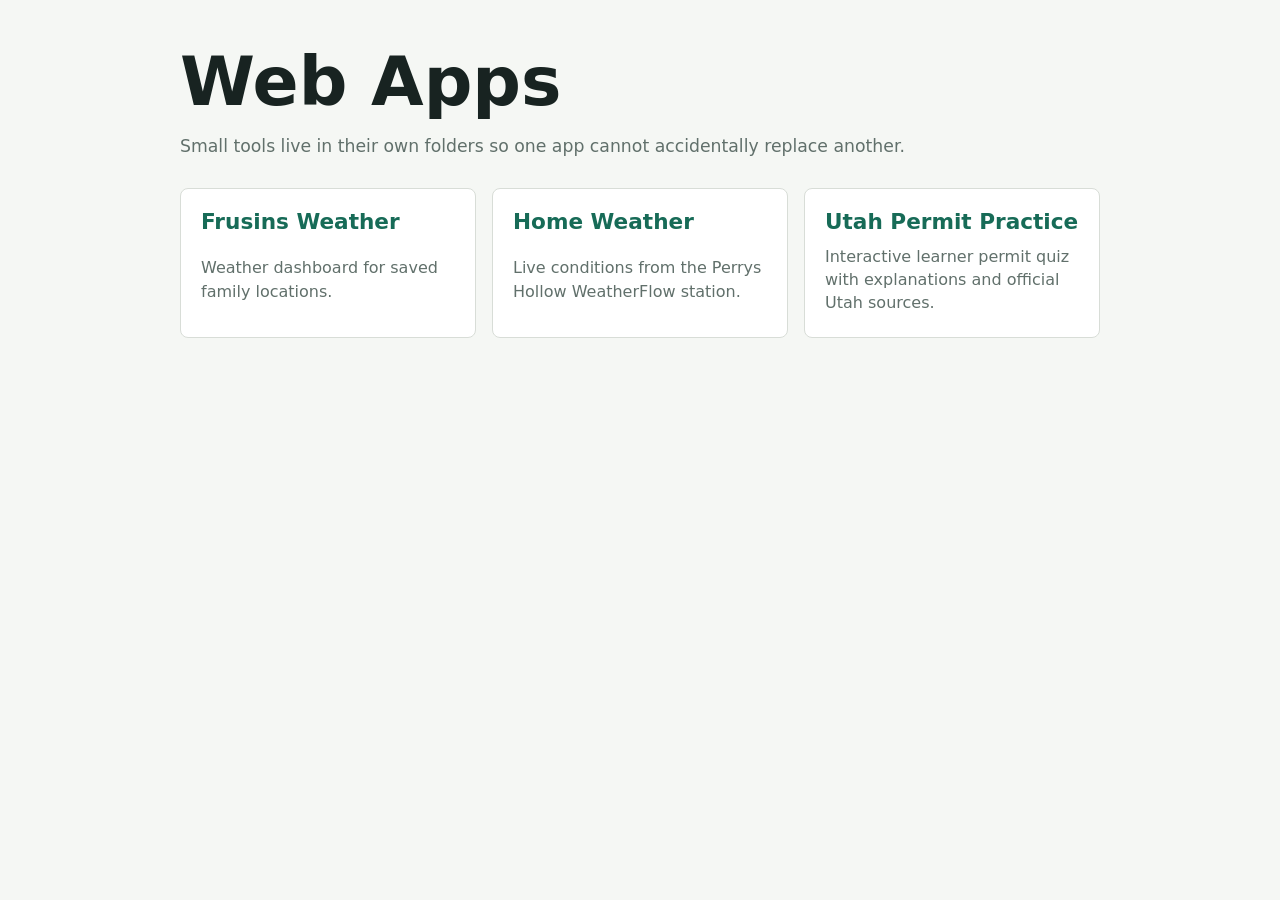
==== commit 121ef4d7: "Add Home Weather dashboard" ====
--- a/index.html
+++ b/index.html
@@ -91,6 +91,10 @@
           <strong>Frusins Weather</strong>
           <span>Weather dashboard for saved family locations.</span>
         </a>
+        <a class="app-card" href="./home-weather/">
+          <strong>Home Weather</strong>
+          <span>Live conditions from the Perrys Hollow WeatherFlow station.</span>
+        </a>
         <a class="app-card" href="./utah-permit-practice/">
           <strong>Utah Permit Practice</strong>
           <span>Interactive learner permit quiz with explanations and official Utah sources.</span>
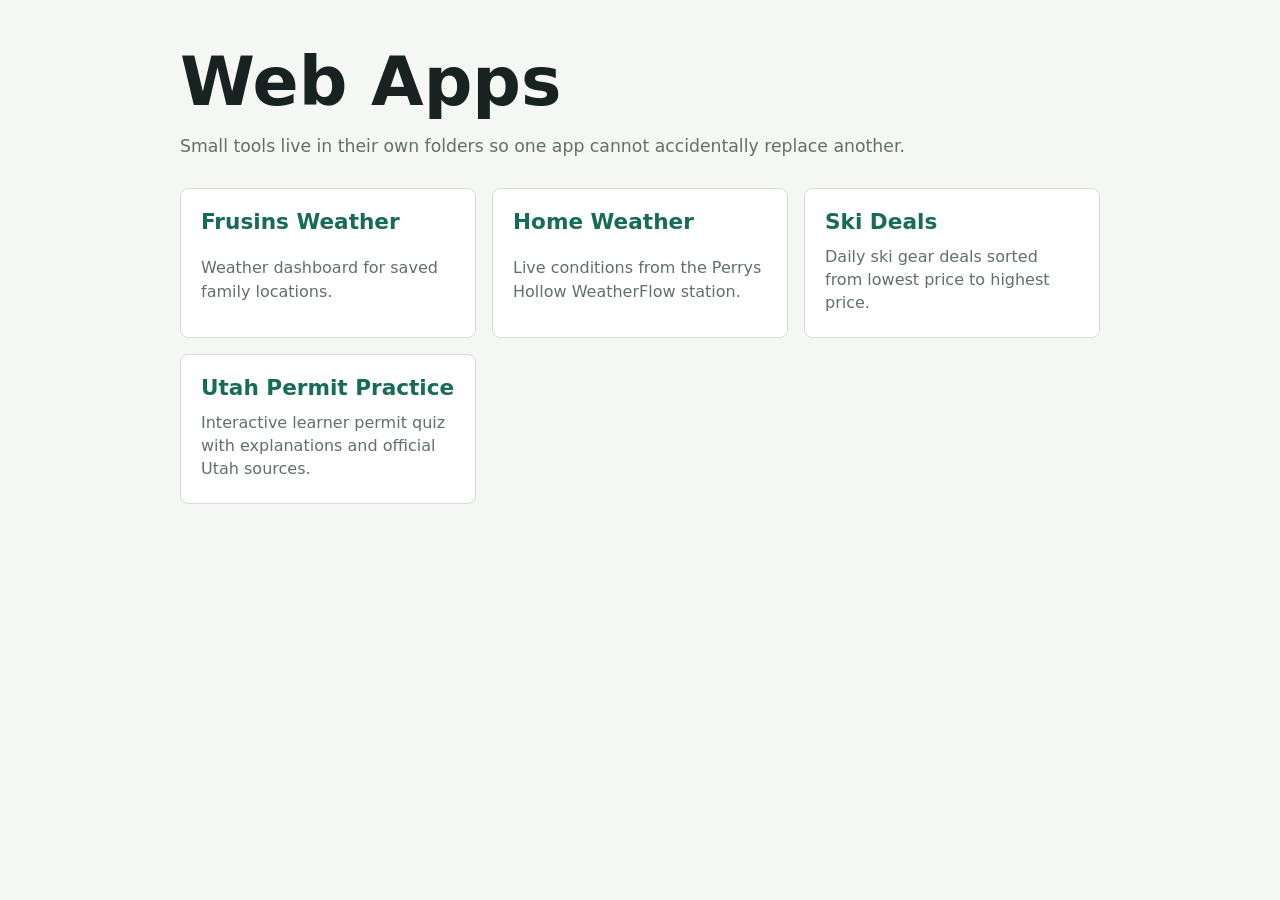
==== commit f4a9de91: "Add ski deals web report" ====
--- a/index.html
+++ b/index.html
@@ -95,6 +95,10 @@
           <strong>Home Weather</strong>
           <span>Live conditions from the Perrys Hollow WeatherFlow station.</span>
         </a>
+        <a class="app-card" href="./ski-deals/">
+          <strong>Ski Deals</strong>
+          <span>Daily ski gear deals sorted from lowest price to highest price.</span>
+        </a>
         <a class="app-card" href="./utah-permit-practice/">
           <strong>Utah Permit Practice</strong>
           <span>Interactive learner permit quiz with explanations and official Utah sources.</span>
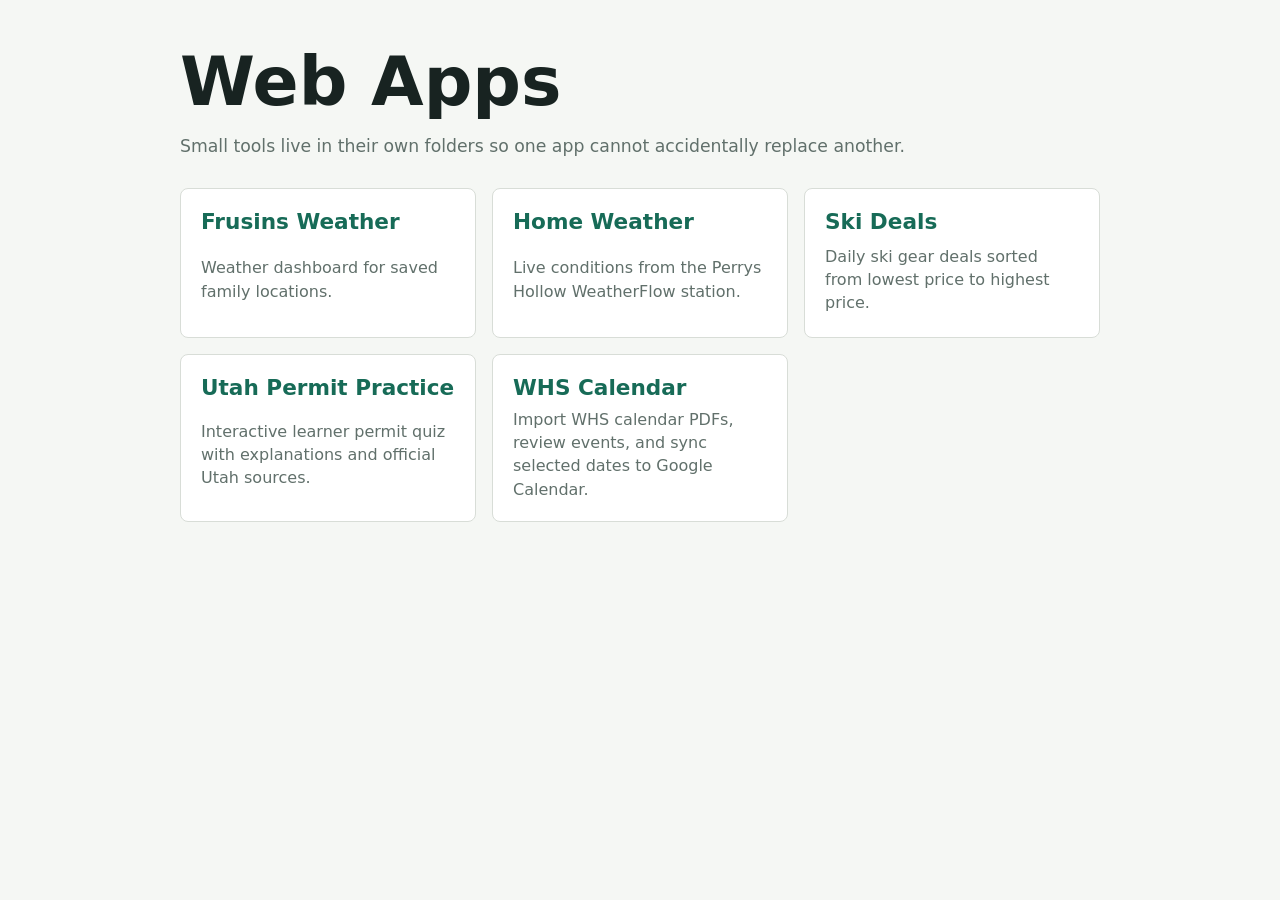
==== commit e8af27e0: "Add WHS calendar tracker" ====
--- a/index.html
+++ b/index.html
@@ -103,6 +103,10 @@
           <strong>Utah Permit Practice</strong>
           <span>Interactive learner permit quiz with explanations and official Utah sources.</span>
         </a>
+        <a class="app-card" href="./whs-calendar/">
+          <strong>WHS Calendar</strong>
+          <span>Import WHS calendar PDFs, review events, and sync selected dates to Google Calendar.</span>
+        </a>
       </div>
     </main>
   </body>
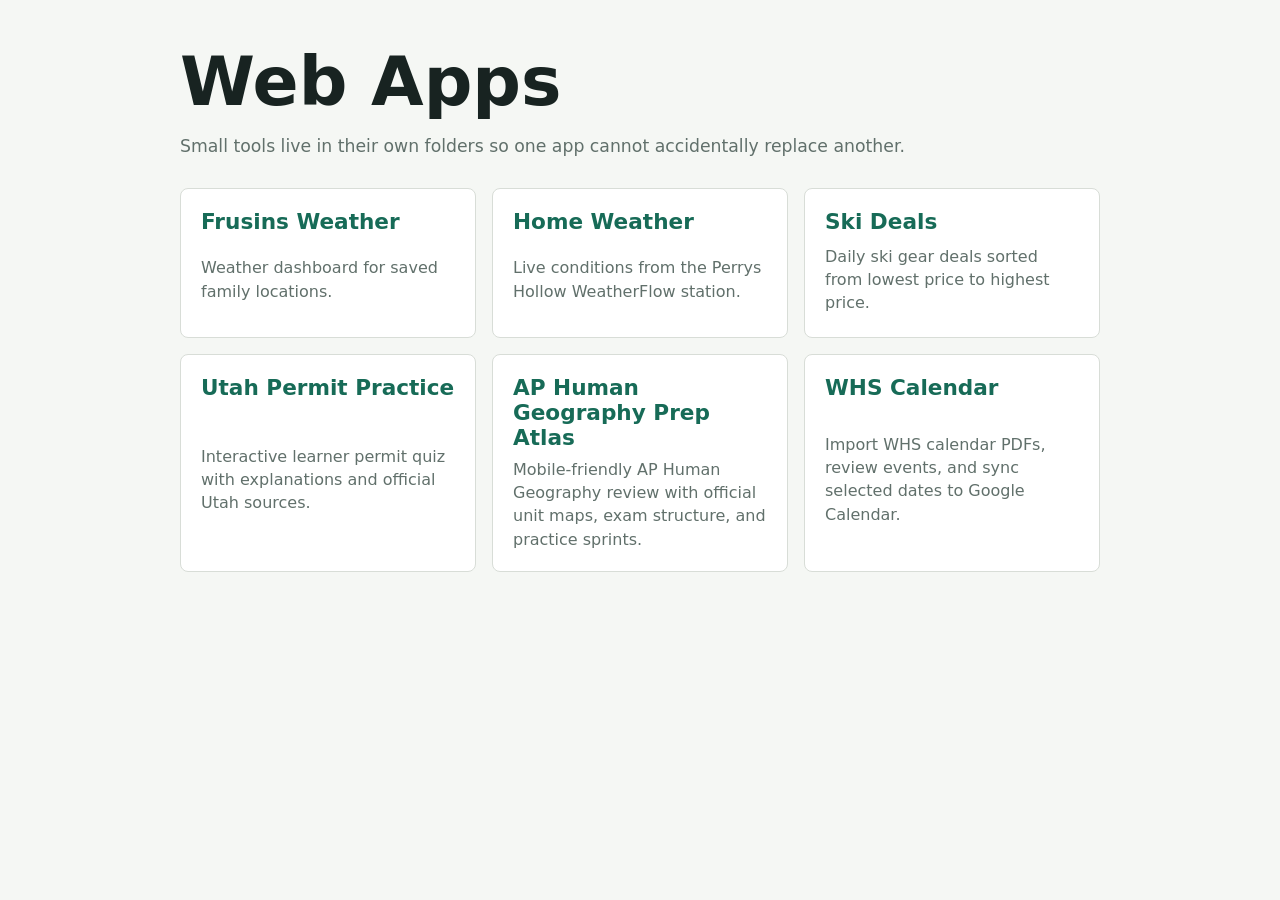
==== commit 01c31743: "Add AP Human Geography prep site" ====
--- a/index.html
+++ b/index.html
@@ -103,7 +103,11 @@
           <strong>Utah Permit Practice</strong>
           <span>Interactive learner permit quiz with explanations and official Utah sources.</span>
         </a>
-        <a class="app-card" href="./whs-calendar/">
+        <a class="app-card" href="./ap-human-geography-prep/">
+          <strong>AP Human Geography Prep Atlas</strong>
+          <span>Mobile-friendly AP Human Geography review with official unit maps, exam structure, and practice sprints.</span>
+        </a>
+        <a class="app-card" href="./whs-calendar/index.html">
           <strong>WHS Calendar</strong>
           <span>Import WHS calendar PDFs, review events, and sync selected dates to Google Calendar.</span>
         </a>
